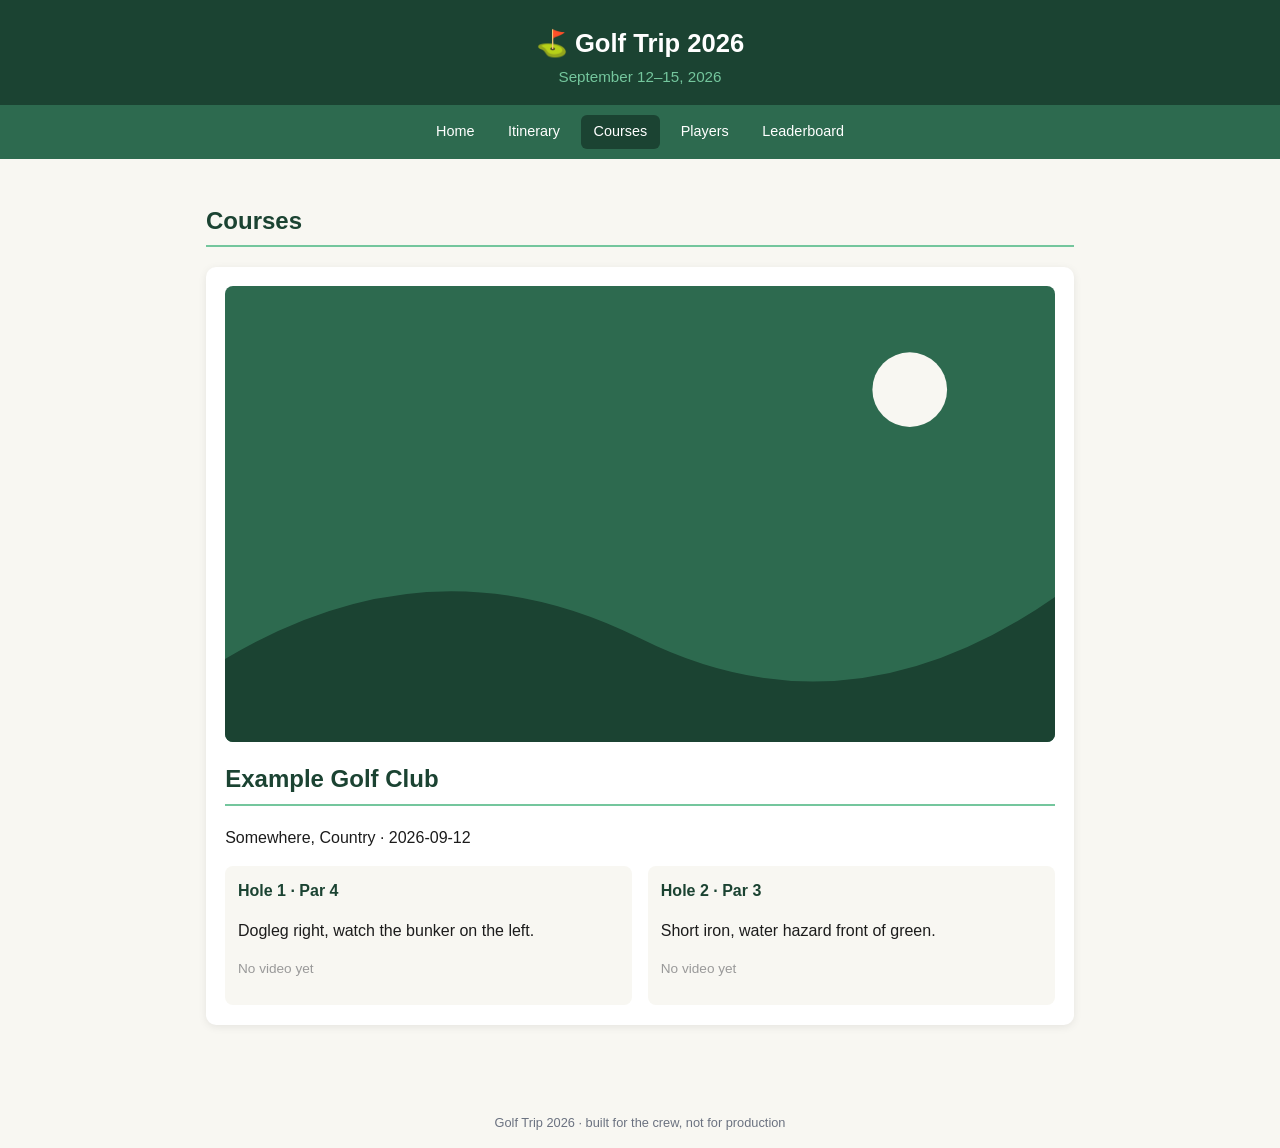
==== courses.html @ 2d382104 "Initial golf trip site" ====
<!doctype html>
<html lang="en">
<head>
  <meta charset="UTF-8">
  <meta name="viewport" content="width=device-width, initial-scale=1">
  <title>Courses — Golf Trip 2026</title>
  <link rel="stylesheet" href="css/style.css">
</head>
<body>
  <header class="site-header">
    <h1>⛳ Golf Trip 2026</h1>
    <p>September 12–15, 2026</p>
  </header>

  <nav class="main-nav">
    <a href="index.html">Home</a>
    <a href="itinerary.html">Itinerary</a>
    <a href="courses.html" class="active">Courses</a>
    <a href="players.html">Players</a>
    <a href="leaderboard.html">Leaderboard</a>
  </nav>

  <main>
    <h2>Courses</h2>
    <div id="courses"></div>
  </main>

  <footer>Golf Trip 2026 &middot; built for the crew, not for production</footer>

  <script src="js/main.js"></script>
</body>
</html>
---- css/style.css ----
:root {
  --green-dark: #1b4332;
  --green: #2d6a4f;
  --green-light: #74c69d;
  --cream: #f8f7f2;
  --text: #1c1c1c;
  --muted: #6b7280;
  --white: #ffffff;
  --shadow: 0 2px 8px rgba(0, 0, 0, 0.08);
}

* {
  box-sizing: border-box;
}

body {
  margin: 0;
  font-family: -apple-system, BlinkMacSystemFont, "Segoe UI", Roboto, sans-serif;
  background: var(--cream);
  color: var(--text);
  line-height: 1.5;
}

header.site-header {
  background: var(--green-dark);
  color: var(--white);
  padding: 1.5rem 1rem 1rem;
  text-align: center;
}

header.site-header h1 {
  margin: 0 0 0.25rem;
  font-size: 1.6rem;
}

header.site-header p {
  margin: 0;
  color: var(--green-light);
  font-size: 0.95rem;
}

nav.main-nav {
  display: flex;
  flex-wrap: wrap;
  justify-content: center;
  gap: 0.5rem;
  background: var(--green);
  padding: 0.6rem;
}

nav.main-nav a {
  color: var(--white);
  text-decoration: none;
  font-size: 0.9rem;
  padding: 0.4rem 0.8rem;
  border-radius: 6px;
  transition: background 0.15s;
}

nav.main-nav a:hover,
nav.main-nav a.active {
  background: var(--green-dark);
}

main {
  max-width: 900px;
  margin: 0 auto;
  padding: 1.5rem 1rem 3rem;
}

h2 {
  color: var(--green-dark);
  border-bottom: 2px solid var(--green-light);
  padding-bottom: 0.4rem;
}

.card {
  background: var(--white);
  border-radius: 10px;
  box-shadow: var(--shadow);
  padding: 1.2rem;
  margin-bottom: 1.5rem;
}

.card-grid {
  display: grid;
  grid-template-columns: repeat(auto-fill, minmax(240px, 1fr));
  gap: 1rem;
}

.player-card {
  text-align: center;
}

.player-card img {
  width: 120px;
  height: 120px;
  object-fit: cover;
  border-radius: 50%;
  margin-bottom: 0.75rem;
  border: 3px solid var(--green-light);
}

.player-card h3 {
  margin: 0.25rem 0;
  color: var(--green-dark);
}

.player-card .quirk {
  font-style: italic;
  color: var(--muted);
  font-size: 0.9rem;
}

.hole-list {
  display: grid;
  grid-template-columns: repeat(auto-fill, minmax(280px, 1fr));
  gap: 1rem;
  margin-top: 1rem;
}

.hole {
  background: var(--cream);
  border-radius: 8px;
  padding: 0.8rem;
}

.hole h4 {
  margin: 0 0 0.5rem;
  color: var(--green-dark);
}

.video-embed {
  position: relative;
  width: 100%;
  padding-top: 56.25%;
  border-radius: 6px;
  overflow: hidden;
  margin-top: 0.5rem;
}

.video-embed iframe {
  position: absolute;
  top: 0;
  left: 0;
  width: 100%;
  height: 100%;
  border: 0;
}

table.leaderboard {
  width: 100%;
  border-collapse: collapse;
  background: var(--white);
  border-radius: 10px;
  overflow: hidden;
  box-shadow: var(--shadow);
}

table.leaderboard th,
table.leaderboard td {
  padding: 0.7rem 0.9rem;
  text-align: left;
  border-bottom: 1px solid #eee;
}

table.leaderboard th {
  background: var(--green);
  color: var(--white);
}

table.leaderboard tr:last-child td {
  border-bottom: none;
}

table.leaderboard tr:nth-child(even) td {
  background: #f2f8f4;
}

.itinerary-day {
  margin-bottom: 1.2rem;
}

.itinerary-day h3 {
  color: var(--green-dark);
  margin-bottom: 0.3rem;
}

.itinerary-day ul {
  margin: 0;
  padding-left: 1.2rem;
}

footer {
  text-align: center;
  color: var(--muted);
  font-size: 0.8rem;
  padding: 1rem;
}
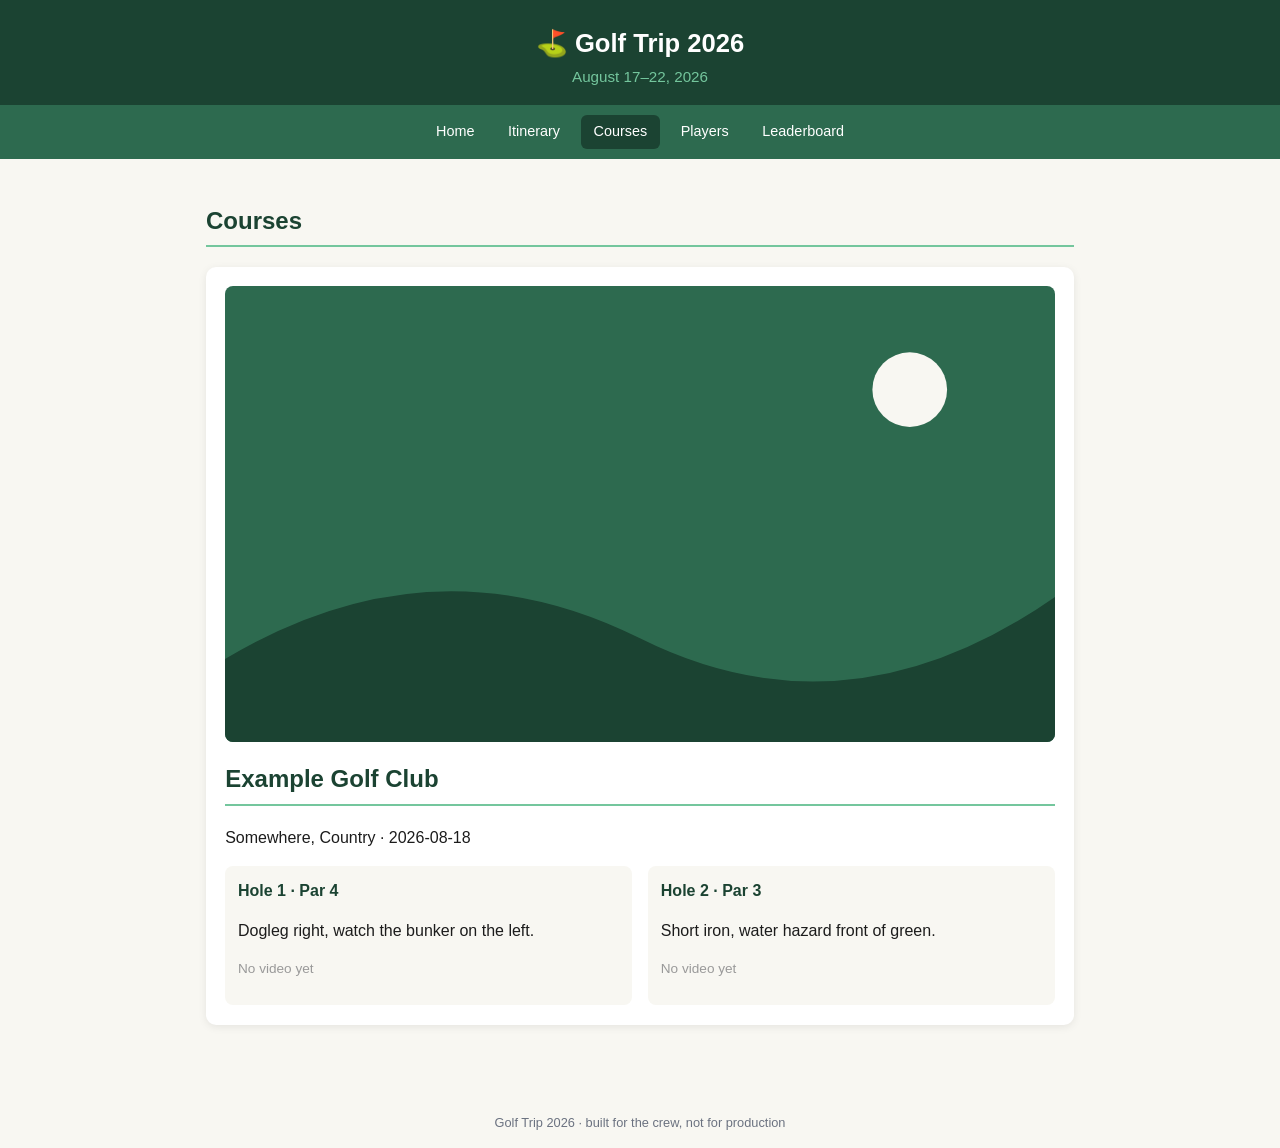
==== commit 106643f9: "Move trip dates to August 17–22, 2026 Update the header date range on all pages, expand the itinerar" ====
--- a/courses.html
+++ b/courses.html
@@ -9,7 +9,7 @@
 <body>
   <header class="site-header">
     <h1>⛳ Golf Trip 2026</h1>
-    <p>September 12–15, 2026</p>
+    <p>August 17–22, 2026</p>
   </header>
 
   <nav class="main-nav">
